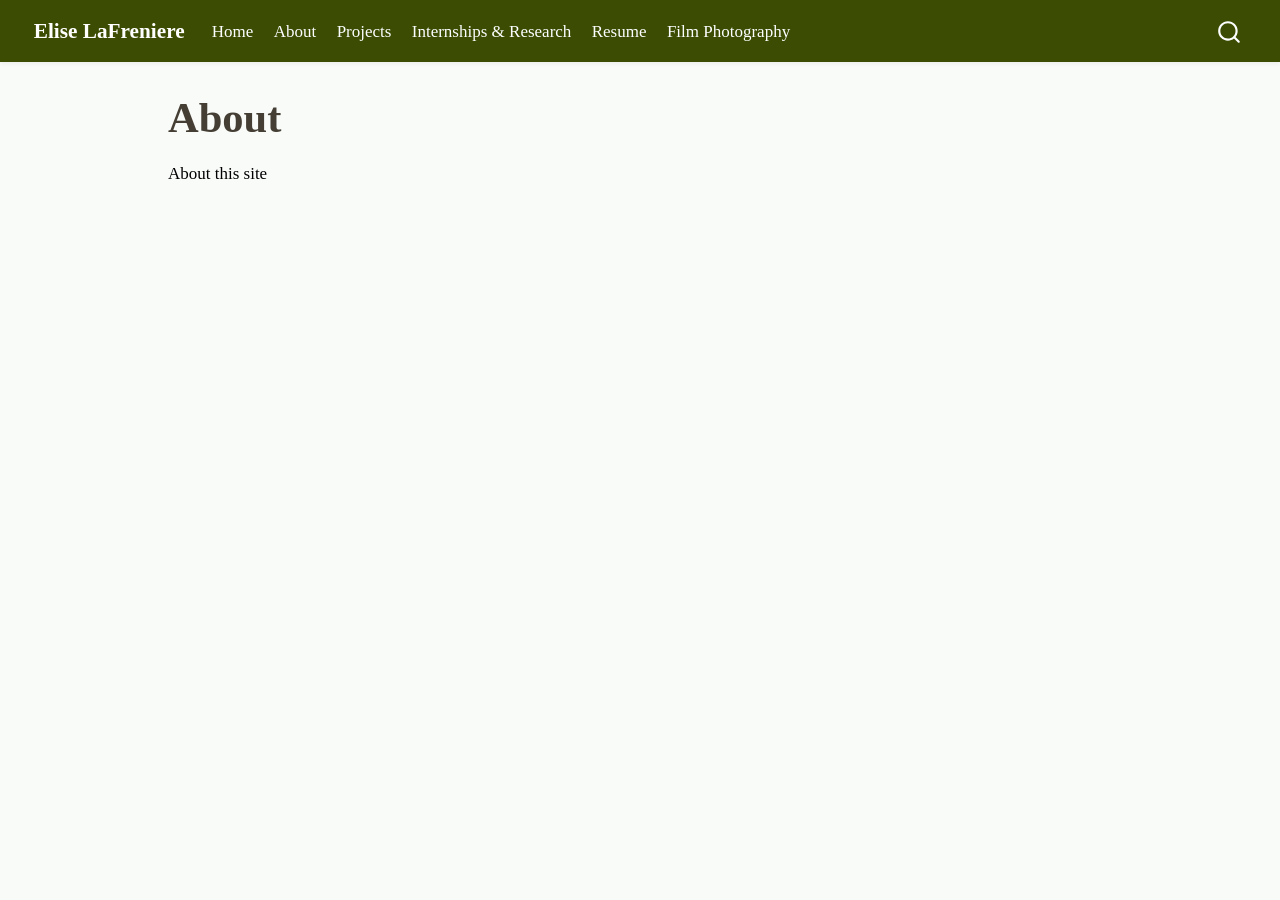
==== docs/about.html @ d521f44e "editing style.css, adding image and template to home page" ====
<!DOCTYPE html>
<html xmlns="http://www.w3.org/1999/xhtml" lang="en" xml:lang="en"><head>

<meta charset="utf-8">
<meta name="generator" content="quarto-1.8.25">

<meta name="viewport" content="width=device-width, initial-scale=1.0, user-scalable=yes">


<title>About – Elise LaFreniere</title>
<style>
code{white-space: pre-wrap;}
span.smallcaps{font-variant: small-caps;}
div.columns{display: flex; gap: min(4vw, 1.5em);}
div.column{flex: auto; overflow-x: auto;}
div.hanging-indent{margin-left: 1.5em; text-indent: -1.5em;}
ul.task-list{list-style: none;}
ul.task-list li input[type="checkbox"] {
  width: 0.8em;
  margin: 0 0.8em 0.2em -1em; /* quarto-specific, see https://github.com/quarto-dev/quarto-cli/issues/4556 */ 
  vertical-align: middle;
}
</style>


<script src="site_libs/quarto-nav/quarto-nav.js"></script>
<script src="site_libs/quarto-nav/headroom.min.js"></script>
<script src="site_libs/clipboard/clipboard.min.js"></script>
<script src="site_libs/quarto-search/autocomplete.umd.js"></script>
<script src="site_libs/quarto-search/fuse.min.js"></script>
<script src="site_libs/quarto-search/quarto-search.js"></script>
<meta name="quarto:offset" content="./">
<script src="site_libs/quarto-html/quarto.js" type="module"></script>
<script src="site_libs/quarto-html/tabsets/tabsets.js" type="module"></script>
<script src="site_libs/quarto-html/axe/axe-check.js" type="module"></script>
<script src="site_libs/quarto-html/popper.min.js"></script>
<script src="site_libs/quarto-html/tippy.umd.min.js"></script>
<script src="site_libs/quarto-html/anchor.min.js"></script>
<link href="site_libs/quarto-html/tippy.css" rel="stylesheet">
<link href="site_libs/quarto-html/quarto-syntax-highlighting-7b89279ff1a6dce999919e0e67d4d9ec.css" rel="stylesheet" id="quarto-text-highlighting-styles">
<script src="site_libs/bootstrap/bootstrap.min.js"></script>
<link href="site_libs/bootstrap/bootstrap-icons.css" rel="stylesheet">
<link href="site_libs/bootstrap/bootstrap-85806970444d36a1d4be1fd38b4e0236.min.css" rel="stylesheet" append-hash="true" id="quarto-bootstrap" data-mode="light">
<script id="quarto-search-options" type="application/json">{
  "location": "navbar",
  "copy-button": false,
  "collapse-after": 3,
  "panel-placement": "end",
  "type": "overlay",
  "limit": 50,
  "keyboard-shortcut": [
    "f",
    "/",
    "s"
  ],
  "show-item-context": false,
  "language": {
    "search-no-results-text": "No results",
    "search-matching-documents-text": "matching documents",
    "search-copy-link-title": "Copy link to search",
    "search-hide-matches-text": "Hide additional matches",
    "search-more-match-text": "more match in this document",
    "search-more-matches-text": "more matches in this document",
    "search-clear-button-title": "Clear",
    "search-text-placeholder": "",
    "search-detached-cancel-button-title": "Cancel",
    "search-submit-button-title": "Submit",
    "search-label": "Search"
  }
}</script>


</head>

<body class="nav-fixed quarto-light">

<div id="quarto-search-results"></div>
  <header id="quarto-header" class="headroom fixed-top">
    <nav class="navbar navbar-expand-lg " data-bs-theme="dark">
      <div class="navbar-container container-fluid">
      <div class="navbar-brand-container mx-auto">
    <a href="./index.html" class="navbar-brand navbar-brand-logo">
    </a>
    <a class="navbar-brand" href="./index.html">
    <span class="navbar-title">Elise LaFreniere</span>
    </a>
  </div>
            <div id="quarto-search" class="" title="Search"></div>
          <button class="navbar-toggler" type="button" data-bs-toggle="collapse" data-bs-target="#navbarCollapse" aria-controls="navbarCollapse" role="menu" aria-expanded="false" aria-label="Toggle navigation" onclick="if (window.quartoToggleHeadroom) { window.quartoToggleHeadroom(); }">
  <span class="navbar-toggler-icon"></span>
</button>
          <div class="collapse navbar-collapse" id="navbarCollapse">
            <ul class="navbar-nav navbar-nav-scroll me-auto">
  <li class="nav-item">
    <a class="nav-link" href="./index.html"> 
<span class="menu-text">Home</span></a>
  </li>  
  <li class="nav-item">
    <a class="nav-link active" href="./about.html" aria-current="page"> 
<span class="menu-text">About</span></a>
  </li>  
  <li class="nav-item">
    <a class="nav-link" href="./projects.html"> 
<span class="menu-text">Projects</span></a>
  </li>  
  <li class="nav-item">
    <a class="nav-link" href="./research.html"> 
<span class="menu-text">Internships &amp; Research</span></a>
  </li>  
  <li class="nav-item">
    <a class="nav-link" href="./resume.html"> 
<span class="menu-text">Resume</span></a>
  </li>  
  <li class="nav-item">
    <a class="nav-link" href="./photography.html"> 
<span class="menu-text">Film Photography</span></a>
  </li>  
</ul>
          </div> <!-- /navcollapse -->
            <div class="quarto-navbar-tools">
</div>
      </div> <!-- /container-fluid -->
    </nav>
</header>
<!-- content -->
<div id="quarto-content" class="quarto-container page-columns page-rows-contents page-layout-article page-navbar">
<!-- sidebar -->
<!-- margin-sidebar -->
    <div id="quarto-margin-sidebar" class="sidebar margin-sidebar zindex-bottom">
        
    </div>
<!-- main -->
<main class="content" id="quarto-document-content">

<header id="title-block-header" class="quarto-title-block default">
<div class="quarto-title">
<h1 class="title">About</h1>
</div>



<div class="quarto-title-meta">

    
  
    
  </div>
  


</header>


<p>About this site</p>



</main> <!-- /main -->
<script id="quarto-html-after-body" type="application/javascript">
  window.document.addEventListener("DOMContentLoaded", function (event) {
    const icon = "";
    const anchorJS = new window.AnchorJS();
    anchorJS.options = {
      placement: 'right',
      icon: icon
    };
    anchorJS.add('.anchored');
    const isCodeAnnotation = (el) => {
      for (const clz of el.classList) {
        if (clz.startsWith('code-annotation-')) {                     
          return true;
        }
      }
      return false;
    }
    const onCopySuccess = function(e) {
      // button target
      const button = e.trigger;
      // don't keep focus
      button.blur();
      // flash "checked"
      button.classList.add('code-copy-button-checked');
      var currentTitle = button.getAttribute("title");
      button.setAttribute("title", "Copied!");
      let tooltip;
      if (window.bootstrap) {
        button.setAttribute("data-bs-toggle", "tooltip");
        button.setAttribute("data-bs-placement", "left");
        button.setAttribute("data-bs-title", "Copied!");
        tooltip = new bootstrap.Tooltip(button, 
          { trigger: "manual", 
            customClass: "code-copy-button-tooltip",
            offset: [0, -8]});
        tooltip.show();    
      }
      setTimeout(function() {
        if (tooltip) {
          tooltip.hide();
          button.removeAttribute("data-bs-title");
          button.removeAttribute("data-bs-toggle");
          button.removeAttribute("data-bs-placement");
        }
        button.setAttribute("title", currentTitle);
        button.classList.remove('code-copy-button-checked');
      }, 1000);
      // clear code selection
      e.clearSelection();
    }
    const getTextToCopy = function(trigger) {
      const outerScaffold = trigger.parentElement.cloneNode(true);
      const codeEl = outerScaffold.querySelector('code');
      for (const childEl of codeEl.children) {
        if (isCodeAnnotation(childEl)) {
          childEl.remove();
        }
      }
      return codeEl.innerText;
    }
    const clipboard = new window.ClipboardJS('.code-copy-button:not([data-in-quarto-modal])', {
      text: getTextToCopy
    });
    clipboard.on('success', onCopySuccess);
    if (window.document.getElementById('quarto-embedded-source-code-modal')) {
      const clipboardModal = new window.ClipboardJS('.code-copy-button[data-in-quarto-modal]', {
        text: getTextToCopy,
        container: window.document.getElementById('quarto-embedded-source-code-modal')
      });
      clipboardModal.on('success', onCopySuccess);
    }
      var localhostRegex = new RegExp(/^(?:http|https):\/\/localhost\:?[0-9]*\//);
      var mailtoRegex = new RegExp(/^mailto:/);
        var filterRegex = new RegExp('/' + window.location.host + '/');
      var isInternal = (href) => {
          return filterRegex.test(href) || localhostRegex.test(href) || mailtoRegex.test(href);
      }
      // Inspect non-navigation links and adorn them if external
     var links = window.document.querySelectorAll('a[href]:not(.nav-link):not(.navbar-brand):not(.toc-action):not(.sidebar-link):not(.sidebar-item-toggle):not(.pagination-link):not(.no-external):not([aria-hidden]):not(.dropdown-item):not(.quarto-navigation-tool):not(.about-link)');
      for (var i=0; i<links.length; i++) {
        const link = links[i];
        if (!isInternal(link.href)) {
          // undo the damage that might have been done by quarto-nav.js in the case of
          // links that we want to consider external
          if (link.dataset.originalHref !== undefined) {
            link.href = link.dataset.originalHref;
          }
        }
      }
    function tippyHover(el, contentFn, onTriggerFn, onUntriggerFn) {
      const config = {
        allowHTML: true,
        maxWidth: 500,
        delay: 100,
        arrow: false,
        appendTo: function(el) {
            return el.parentElement;
        },
        interactive: true,
        interactiveBorder: 10,
        theme: 'quarto',
        placement: 'bottom-start',
      };
      if (contentFn) {
        config.content = contentFn;
      }
      if (onTriggerFn) {
        config.onTrigger = onTriggerFn;
      }
      if (onUntriggerFn) {
        config.onUntrigger = onUntriggerFn;
      }
      window.tippy(el, config); 
    }
    const noterefs = window.document.querySelectorAll('a[role="doc-noteref"]');
    for (var i=0; i<noterefs.length; i++) {
      const ref = noterefs[i];
      tippyHover(ref, function() {
        // use id or data attribute instead here
        let href = ref.getAttribute('data-footnote-href') || ref.getAttribute('href');
        try { href = new URL(href).hash; } catch {}
        const id = href.replace(/^#\/?/, "");
        const note = window.document.getElementById(id);
        if (note) {
          return note.innerHTML;
        } else {
          return "";
        }
      });
    }
    const xrefs = window.document.querySelectorAll('a.quarto-xref');
    const processXRef = (id, note) => {
      // Strip column container classes
      const stripColumnClz = (el) => {
        el.classList.remove("page-full", "page-columns");
        if (el.children) {
          for (const child of el.children) {
            stripColumnClz(child);
          }
        }
      }
      stripColumnClz(note)
      if (id === null || id.startsWith('sec-')) {
        // Special case sections, only their first couple elements
        const container = document.createElement("div");
        if (note.children && note.children.length > 2) {
          container.appendChild(note.children[0].cloneNode(true));
          for (let i = 1; i < note.children.length; i++) {
            const child = note.children[i];
            if (child.tagName === "P" && child.innerText === "") {
              continue;
            } else {
              container.appendChild(child.cloneNode(true));
              break;
            }
          }
          if (window.Quarto?.typesetMath) {
            window.Quarto.typesetMath(container);
          }
          return container.innerHTML
        } else {
          if (window.Quarto?.typesetMath) {
            window.Quarto.typesetMath(note);
          }
          return note.innerHTML;
        }
      } else {
        // Remove any anchor links if they are present
        const anchorLink = note.querySelector('a.anchorjs-link');
        if (anchorLink) {
          anchorLink.remove();
        }
        if (window.Quarto?.typesetMath) {
          window.Quarto.typesetMath(note);
        }
        if (note.classList.contains("callout")) {
          return note.outerHTML;
        } else {
          return note.innerHTML;
        }
      }
    }
    for (var i=0; i<xrefs.length; i++) {
      const xref = xrefs[i];
      tippyHover(xref, undefined, function(instance) {
        instance.disable();
        let url = xref.getAttribute('href');
        let hash = undefined; 
        if (url.startsWith('#')) {
          hash = url;
        } else {
          try { hash = new URL(url).hash; } catch {}
        }
        if (hash) {
          const id = hash.replace(/^#\/?/, "");
          const note = window.document.getElementById(id);
          if (note !== null) {
            try {
              const html = processXRef(id, note.cloneNode(true));
              instance.setContent(html);
            } finally {
              instance.enable();
              instance.show();
            }
          } else {
            // See if we can fetch this
            fetch(url.split('#')[0])
            .then(res => res.text())
            .then(html => {
              const parser = new DOMParser();
              const htmlDoc = parser.parseFromString(html, "text/html");
              const note = htmlDoc.getElementById(id);
              if (note !== null) {
                const html = processXRef(id, note);
                instance.setContent(html);
              } 
            }).finally(() => {
              instance.enable();
              instance.show();
            });
          }
        } else {
          // See if we can fetch a full url (with no hash to target)
          // This is a special case and we should probably do some content thinning / targeting
          fetch(url)
          .then(res => res.text())
          .then(html => {
            const parser = new DOMParser();
            const htmlDoc = parser.parseFromString(html, "text/html");
            const note = htmlDoc.querySelector('main.content');
            if (note !== null) {
              // This should only happen for chapter cross references
              // (since there is no id in the URL)
              // remove the first header
              if (note.children.length > 0 && note.children[0].tagName === "HEADER") {
                note.children[0].remove();
              }
              const html = processXRef(null, note);
              instance.setContent(html);
            } 
          }).finally(() => {
            instance.enable();
            instance.show();
          });
        }
      }, function(instance) {
      });
    }
        let selectedAnnoteEl;
        const selectorForAnnotation = ( cell, annotation) => {
          let cellAttr = 'data-code-cell="' + cell + '"';
          let lineAttr = 'data-code-annotation="' +  annotation + '"';
          const selector = 'span[' + cellAttr + '][' + lineAttr + ']';
          return selector;
        }
        const selectCodeLines = (annoteEl) => {
          const doc = window.document;
          const targetCell = annoteEl.getAttribute("data-target-cell");
          const targetAnnotation = annoteEl.getAttribute("data-target-annotation");
          const annoteSpan = window.document.querySelector(selectorForAnnotation(targetCell, targetAnnotation));
          const lines = annoteSpan.getAttribute("data-code-lines").split(",");
          const lineIds = lines.map((line) => {
            return targetCell + "-" + line;
          })
          let top = null;
          let height = null;
          let parent = null;
          if (lineIds.length > 0) {
              //compute the position of the single el (top and bottom and make a div)
              const el = window.document.getElementById(lineIds[0]);
              top = el.offsetTop;
              height = el.offsetHeight;
              parent = el.parentElement.parentElement;
            if (lineIds.length > 1) {
              const lastEl = window.document.getElementById(lineIds[lineIds.length - 1]);
              const bottom = lastEl.offsetTop + lastEl.offsetHeight;
              height = bottom - top;
            }
            if (top !== null && height !== null && parent !== null) {
              // cook up a div (if necessary) and position it 
              let div = window.document.getElementById("code-annotation-line-highlight");
              if (div === null) {
                div = window.document.createElement("div");
                div.setAttribute("id", "code-annotation-line-highlight");
                div.style.position = 'absolute';
                parent.appendChild(div);
              }
              div.style.top = top - 2 + "px";
              div.style.height = height + 4 + "px";
              div.style.left = 0;
              let gutterDiv = window.document.getElementById("code-annotation-line-highlight-gutter");
              if (gutterDiv === null) {
                gutterDiv = window.document.createElement("div");
                gutterDiv.setAttribute("id", "code-annotation-line-highlight-gutter");
                gutterDiv.style.position = 'absolute';
                const codeCell = window.document.getElementById(targetCell);
                const gutter = codeCell.querySelector('.code-annotation-gutter');
                gutter.appendChild(gutterDiv);
              }
              gutterDiv.style.top = top - 2 + "px";
              gutterDiv.style.height = height + 4 + "px";
            }
            selectedAnnoteEl = annoteEl;
          }
        };
        const unselectCodeLines = () => {
          const elementsIds = ["code-annotation-line-highlight", "code-annotation-line-highlight-gutter"];
          elementsIds.forEach((elId) => {
            const div = window.document.getElementById(elId);
            if (div) {
              div.remove();
            }
          });
          selectedAnnoteEl = undefined;
        };
          // Handle positioning of the toggle
      window.addEventListener(
        "resize",
        throttle(() => {
          elRect = undefined;
          if (selectedAnnoteEl) {
            selectCodeLines(selectedAnnoteEl);
          }
        }, 10)
      );
      function throttle(fn, ms) {
      let throttle = false;
      let timer;
        return (...args) => {
          if(!throttle) { // first call gets through
              fn.apply(this, args);
              throttle = true;
          } else { // all the others get throttled
              if(timer) clearTimeout(timer); // cancel #2
              timer = setTimeout(() => {
                fn.apply(this, args);
                timer = throttle = false;
              }, ms);
          }
        };
      }
        // Attach click handler to the DT
        const annoteDls = window.document.querySelectorAll('dt[data-target-cell]');
        for (const annoteDlNode of annoteDls) {
          annoteDlNode.addEventListener('click', (event) => {
            const clickedEl = event.target;
            if (clickedEl !== selectedAnnoteEl) {
              unselectCodeLines();
              const activeEl = window.document.querySelector('dt[data-target-cell].code-annotation-active');
              if (activeEl) {
                activeEl.classList.remove('code-annotation-active');
              }
              selectCodeLines(clickedEl);
              clickedEl.classList.add('code-annotation-active');
            } else {
              // Unselect the line
              unselectCodeLines();
              clickedEl.classList.remove('code-annotation-active');
            }
          });
        }
    const findCites = (el) => {
      const parentEl = el.parentElement;
      if (parentEl) {
        const cites = parentEl.dataset.cites;
        if (cites) {
          return {
            el,
            cites: cites.split(' ')
          };
        } else {
          return findCites(el.parentElement)
        }
      } else {
        return undefined;
      }
    };
    var bibliorefs = window.document.querySelectorAll('a[role="doc-biblioref"]');
    for (var i=0; i<bibliorefs.length; i++) {
      const ref = bibliorefs[i];
      const citeInfo = findCites(ref);
      if (citeInfo) {
        tippyHover(citeInfo.el, function() {
          var popup = window.document.createElement('div');
          citeInfo.cites.forEach(function(cite) {
            var citeDiv = window.document.createElement('div');
            citeDiv.classList.add('hanging-indent');
            citeDiv.classList.add('csl-entry');
            var biblioDiv = window.document.getElementById('ref-' + cite);
            if (biblioDiv) {
              citeDiv.innerHTML = biblioDiv.innerHTML;
            }
            popup.appendChild(citeDiv);
          });
          return popup.innerHTML;
        });
      }
    }
  });
  </script>
</div> <!-- /content -->




</body></html>
---- docs/site_libs/quarto-html/tippy.css ----
.tippy-box[data-animation=fade][data-state=hidden]{opacity:0}[data-tippy-root]{max-width:calc(100vw - 10px)}.tippy-box{position:relative;background-color:#333;color:#fff;border-radius:4px;font-size:14px;line-height:1.4;white-space:normal;outline:0;transition-property:transform,visibility,opacity}.tippy-box[data-placement^=top]>.tippy-arrow{bottom:0}.tippy-box[data-placement^=top]>.tippy-arrow:before{bottom:-7px;left:0;border-width:8px 8px 0;border-top-color:initial;transform-origin:center top}.tippy-box[data-placement^=bottom]>.tippy-arrow{top:0}.tippy-box[data-placement^=bottom]>.tippy-arrow:before{top:-7px;left:0;border-width:0 8px 8px;border-bottom-color:initial;transform-origin:center bottom}.tippy-box[data-placement^=left]>.tippy-arrow{right:0}.tippy-box[data-placement^=left]>.tippy-arrow:before{border-width:8px 0 8px 8px;border-left-color:initial;right:-7px;transform-origin:center left}.tippy-box[data-placement^=right]>.tippy-arrow{left:0}.tippy-box[data-placement^=right]>.tippy-arrow:before{left:-7px;border-width:8px 8px 8px 0;border-right-color:initial;transform-origin:center right}.tippy-box[data-inertia][data-state=visible]{transition-timing-function:cubic-bezier(.54,1.5,.38,1.11)}.tippy-arrow{width:16px;height:16px;color:#333}.tippy-arrow:before{content:"";position:absolute;border-color:transparent;border-style:solid}.tippy-content{position:relative;padding:5px 9px;z-index:1}
---- docs/site_libs/quarto-html/quarto-syntax-highlighting-7b89279ff1a6dce999919e0e67d4d9ec.css ----
/* quarto syntax highlight colors */
:root {
  --quarto-hl-ot-color: #003B4F;
  --quarto-hl-at-color: #657422;
  --quarto-hl-ss-color: #20794D;
  --quarto-hl-an-color: #5E5E5E;
  --quarto-hl-fu-color: #4758AB;
  --quarto-hl-st-color: #20794D;
  --quarto-hl-cf-color: #003B4F;
  --quarto-hl-op-color: #5E5E5E;
  --quarto-hl-er-color: #AD0000;
  --quarto-hl-bn-color: #AD0000;
  --quarto-hl-al-color: #AD0000;
  --quarto-hl-va-color: #111111;
  --quarto-hl-bu-color: inherit;
  --quarto-hl-ex-color: inherit;
  --quarto-hl-pp-color: #AD0000;
  --quarto-hl-in-color: #5E5E5E;
  --quarto-hl-vs-color: #20794D;
  --quarto-hl-wa-color: #5E5E5E;
  --quarto-hl-do-color: #5E5E5E;
  --quarto-hl-im-color: #00769E;
  --quarto-hl-ch-color: #20794D;
  --quarto-hl-dt-color: #AD0000;
  --quarto-hl-fl-color: #AD0000;
  --quarto-hl-co-color: #5E5E5E;
  --quarto-hl-cv-color: #5E5E5E;
  --quarto-hl-cn-color: #8f5902;
  --quarto-hl-sc-color: #5E5E5E;
  --quarto-hl-dv-color: #AD0000;
  --quarto-hl-kw-color: #003B4F;
}

/* other quarto variables */
:root {
  --quarto-font-monospace: SFMono-Regular, Menlo, Monaco, Consolas, "Liberation Mono", "Courier New", monospace;
}

/* syntax highlight based on Pandoc's rules */
pre > code.sourceCode > span {
  color: #003B4F;
}

code.sourceCode > span {
  color: #003B4F;
}

div.sourceCode,
div.sourceCode pre.sourceCode {
  color: #003B4F;
}

/* Normal */
code span {
  color: #003B4F;
}

/* Alert */
code span.al {
  color: #AD0000;
  font-style: inherit;
}

/* Annotation */
code span.an {
  color: #5E5E5E;
  font-style: inherit;
}

/* Attribute */
code span.at {
  color: #657422;
  font-style: inherit;
}

/* BaseN */
code span.bn {
  color: #AD0000;
  font-style: inherit;
}

/* BuiltIn */
code span.bu {
  font-style: inherit;
}

/* ControlFlow */
code span.cf {
  color: #003B4F;
  font-weight: bold;
  font-style: inherit;
}

/* Char */
code span.ch {
  color: #20794D;
  font-style: inherit;
}

/* Constant */
code span.cn {
  color: #8f5902;
  font-style: inherit;
}

/* Comment */
code span.co {
  color: #5E5E5E;
  font-style: inherit;
}

/* CommentVar */
code span.cv {
  color: #5E5E5E;
  font-style: italic;
}

/* Documentation */
code span.do {
  color: #5E5E5E;
  font-style: italic;
}

/* DataType */
code span.dt {
  color: #AD0000;
  font-style: inherit;
}

/* DecVal */
code span.dv {
  color: #AD0000;
  font-style: inherit;
}

/* Error */
code span.er {
  color: #AD0000;
  font-style: inherit;
}

/* Extension */
code span.ex {
  font-style: inherit;
}

/* Float */
code span.fl {
  color: #AD0000;
  font-style: inherit;
}

/* Function */
code span.fu {
  color: #4758AB;
  font-style: inherit;
}

/* Import */
code span.im {
  color: #00769E;
  font-style: inherit;
}

/* Information */
code span.in {
  color: #5E5E5E;
  font-style: inherit;
}

/* Keyword */
code span.kw {
  color: #003B4F;
  font-weight: bold;
  font-style: inherit;
}

/* Operator */
code span.op {
  color: #5E5E5E;
  font-style: inherit;
}

/* Other */
code span.ot {
  color: #003B4F;
  font-style: inherit;
}

/* Preprocessor */
code span.pp {
  color: #AD0000;
  font-style: inherit;
}

/* SpecialChar */
code span.sc {
  color: #5E5E5E;
  font-style: inherit;
}

/* SpecialString */
code span.ss {
  color: #20794D;
  font-style: inherit;
}

/* String */
code span.st {
  color: #20794D;
  font-style: inherit;
}

/* Variable */
code span.va {
  color: #111111;
  font-style: inherit;
}

/* VerbatimString */
code span.vs {
  color: #20794D;
  font-style: inherit;
}

/* Warning */
code span.wa {
  color: #5E5E5E;
  font-style: italic;
}

.prevent-inlining {
  content: "</";
}

/*# sourceMappingURL=3944bc705cfaf4c80e56f77c5205168a.css.map */
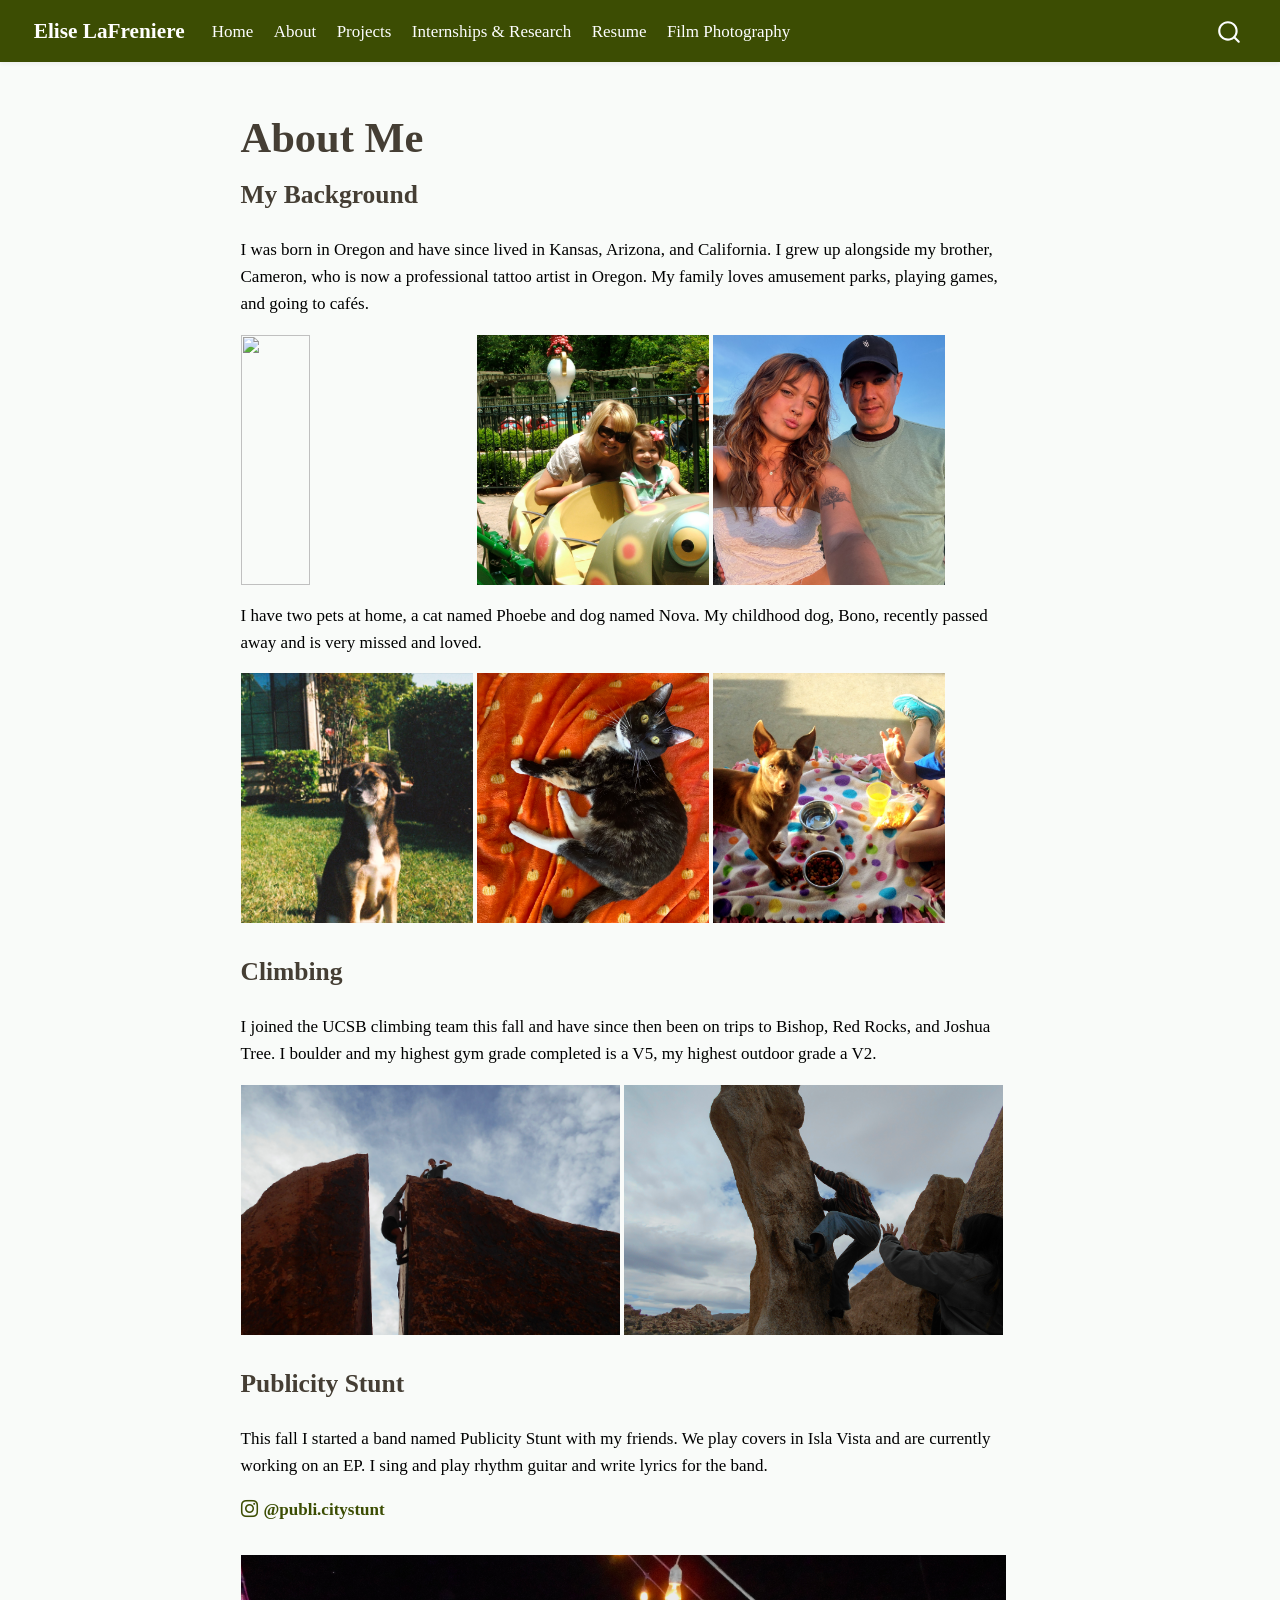
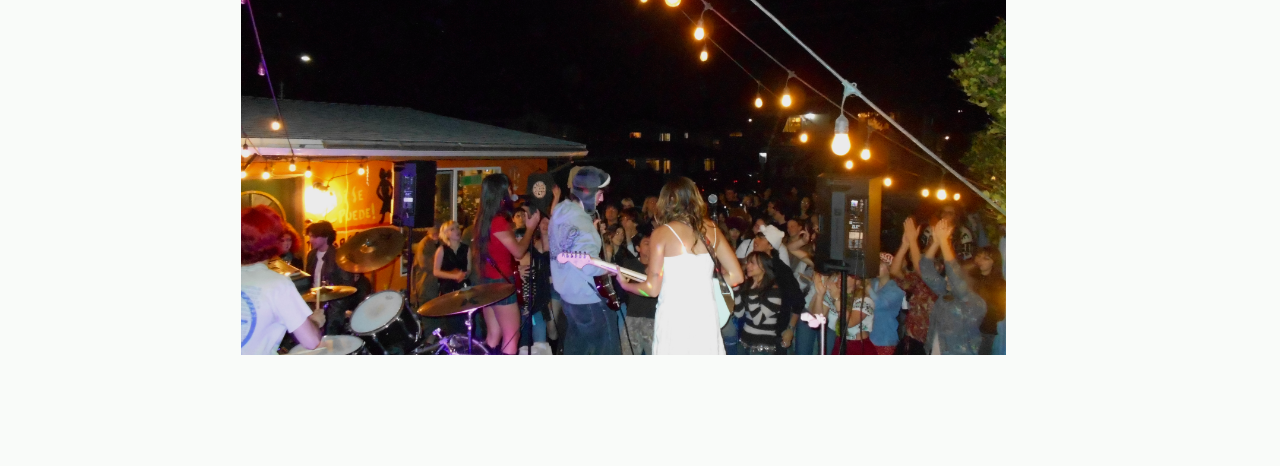
==== commit 30c21c26: "created by about me page" ====
--- a/docs/about.html
+++ b/docs/about.html
@@ -7,7 +7,7 @@
 <meta name="viewport" content="width=device-width, initial-scale=1.0, user-scalable=yes">
 
 
-<title>About – Elise LaFreniere</title>
+<title>About Me – Elise LaFreniere</title>
 <style>
 code{white-space: pre-wrap;}
 span.smallcaps{font-variant: small-caps;}
@@ -35,12 +35,11 @@
 <script src="site_libs/quarto-html/axe/axe-check.js" type="module"></script>
 <script src="site_libs/quarto-html/popper.min.js"></script>
 <script src="site_libs/quarto-html/tippy.umd.min.js"></script>
-<script src="site_libs/quarto-html/anchor.min.js"></script>
 <link href="site_libs/quarto-html/tippy.css" rel="stylesheet">
 <link href="site_libs/quarto-html/quarto-syntax-highlighting-7b89279ff1a6dce999919e0e67d4d9ec.css" rel="stylesheet" id="quarto-text-highlighting-styles">
 <script src="site_libs/bootstrap/bootstrap.min.js"></script>
 <link href="site_libs/bootstrap/bootstrap-icons.css" rel="stylesheet">
-<link href="site_libs/bootstrap/bootstrap-85806970444d36a1d4be1fd38b4e0236.min.css" rel="stylesheet" append-hash="true" id="quarto-bootstrap" data-mode="light">
+<link href="site_libs/bootstrap/bootstrap-2704bfb846091d759098c09f4b4c1170.min.css" rel="stylesheet" append-hash="true" id="quarto-bootstrap" data-mode="light">
 <script id="quarto-search-options" type="application/json">{
   "location": "navbar",
   "copy-button": false,
@@ -72,7 +71,7 @@
 
 </head>
 
-<body class="nav-fixed quarto-light">
+<body class="nav-fixed fullcontent quarto-light">
 
 <div id="quarto-search-results"></div>
   <header id="quarto-header" class="headroom fixed-top">
@@ -126,45 +125,46 @@
 <div id="quarto-content" class="quarto-container page-columns page-rows-contents page-layout-article page-navbar">
 <!-- sidebar -->
 <!-- margin-sidebar -->
-    <div id="quarto-margin-sidebar" class="sidebar margin-sidebar zindex-bottom">
-        
+    
+<!-- main -->
+<div class="quarto-about-solana column-body">
+  <div class="about-entity">
+    <div class="entity-contents">
+      <header id="title-block-header" class="quarto-title-block default">
+<div class="quarto-title">
+<h1 class="title">About Me</h1>
+</div>
+<div class="quarto-title-meta">
+  </div>
+</header> 
+      <div class="about-contents"><main class="content" id="quarto-document-content">
+<section id="my-background" class="level2">
+<h2 data-anchor-id="my-background">My Background</h2>
+<p>I was born in Oregon and have since lived in Kansas, Arizona, and California. I grew up alongside my brother, Cameron, who is now a professional tattoo artist in Oregon. My family loves amusement parks, playing games, and going to cafés.</p>
+<p><img src="cam.JPG" style="width: 30%; height: 250px; object-fit: cover;"> <img src="mom.JPEG" style="width: 30%; height: 250px; object-fit: cover;"> <img src="dad.jpg" style="width: 30%; height: 250px; object-fit: cover;"></p>
+<p>I have two pets at home, a cat named Phoebe and dog named Nova. My childhood dog, Bono, recently passed away and is very missed and loved.</p>
+<p><img src="nova.jpg" style="width: 30%; height: 250px; object-fit: cover;"> <img src="phoebe.jpg" style="width: 30%; height: 250px; object-fit: cover;"> <img src="bono.JPG" style="width: 30%; height: 250px; object-fit: cover;"></p>
+</section>
+<section id="climbing" class="level2">
+<h2 data-anchor-id="climbing">Climbing</h2>
+<p>I joined the UCSB climbing team this fall and have since then been on trips to Bishop, Red Rocks, and Joshua Tree. I boulder and my highest gym grade completed is a V5, my highest outdoor grade a V2.</p>
+<p><img src="red_rocks.jpg" style="width: 49%; height: 250px; object-fit: cover;"> <img src="climbing.jpg" style="width: 49%; height: 250px; object-fit: cover;"></p>
+</section>
+<section id="publicity-stunt" class="level2">
+<h2 data-anchor-id="publicity-stunt">Publicity Stunt</h2>
+<p>This fall I started a band named Publicity Stunt with my friends. We play covers in Isla Vista and are currently working on an EP. I sing and play rhythm guitar and write lyrics for the band.</p>
+<p><a href="https://instagram.com/publi.citystunt" target="_blank" style="text-decoration: none; color: #3C4D03; font-weight: bold; display: inline-flex; align-items: center; gap: 6px; margin-bottom: 15px;"> <i class="bi bi-instagram"></i> <span class="citation" data-cites="publi.citystunt">@publi.citystunt</span> </a></p>
+<p><img src="band.jpg" style="width: 99%; height: 400px; object-fit: cover;"></p>
+
+
+</section>
+</main></div>
     </div>
-<!-- main -->
-<main class="content" id="quarto-document-content">
-
-<header id="title-block-header" class="quarto-title-block default">
-<div class="quarto-title">
-<h1 class="title">About</h1>
+  </div>
 </div>
-
-
-
-<div class="quarto-title-meta">
-
-    
-  
-    
-  </div>
-  
-
-
-</header>
-
-
-<p>About this site</p>
-
-
-
-</main> <!-- /main -->
+ <!-- /main -->
 <script id="quarto-html-after-body" type="application/javascript">
   window.document.addEventListener("DOMContentLoaded", function (event) {
-    const icon = "";
-    const anchorJS = new window.AnchorJS();
-    anchorJS.options = {
-      placement: 'right',
-      icon: icon
-    };
-    anchorJS.add('.anchored');
     const isCodeAnnotation = (el) => {
       for (const clz of el.classList) {
         if (clz.startsWith('code-annotation-')) {                     
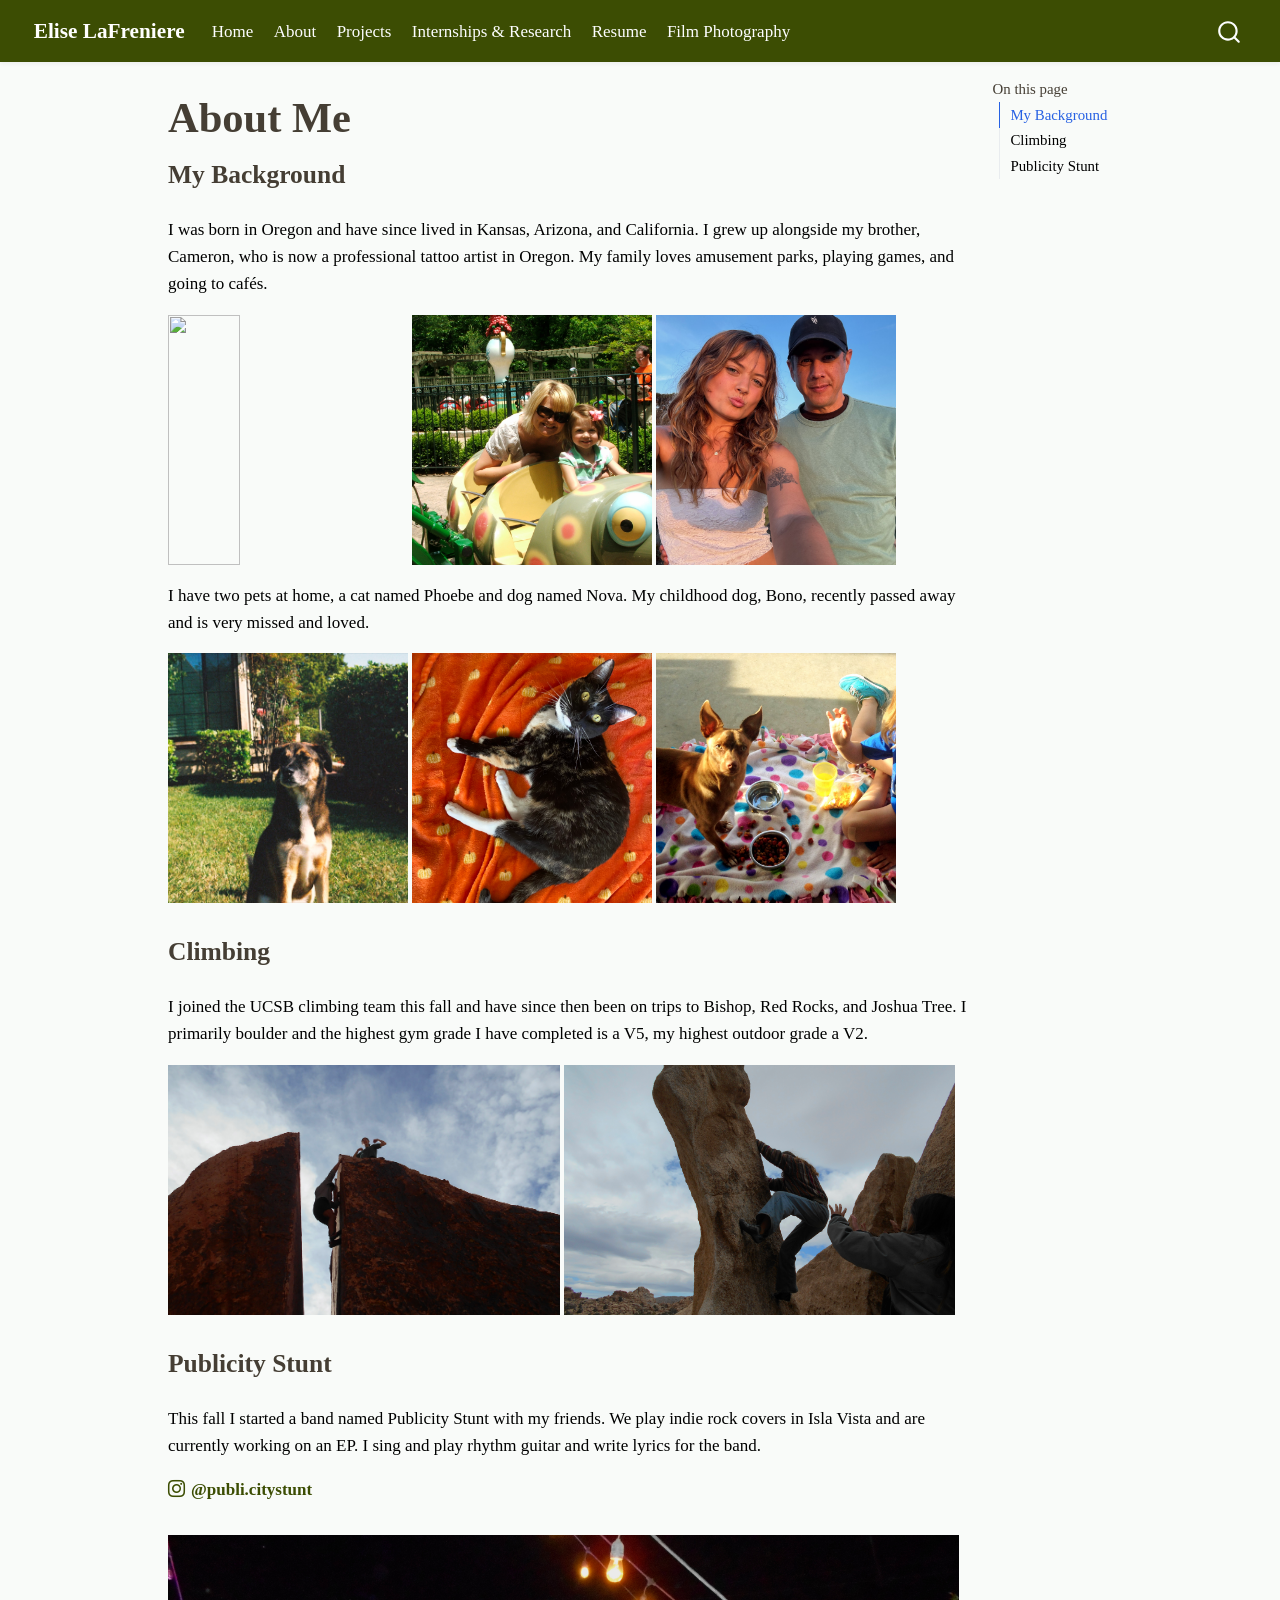
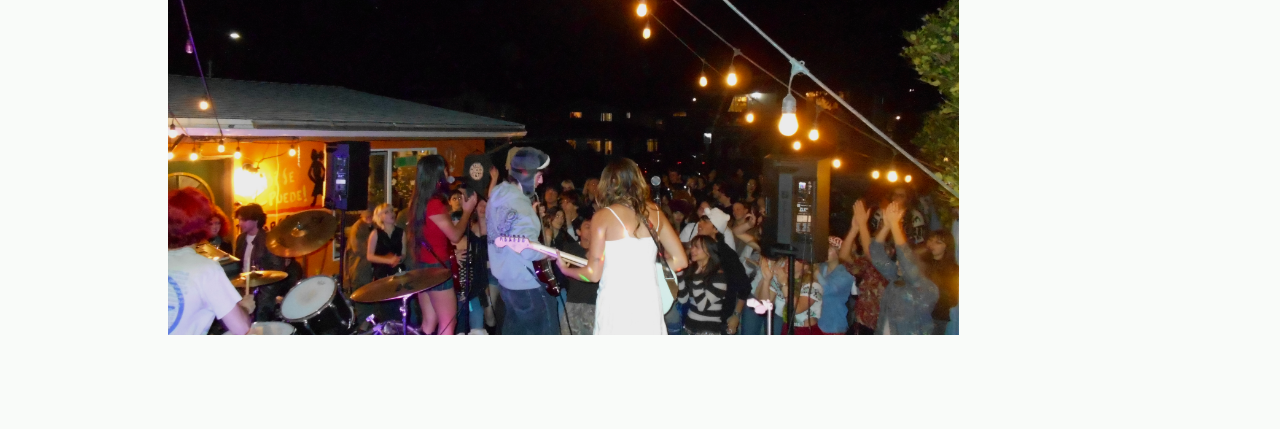
==== commit 98611aca: "creating internship and research page" ====
--- a/docs/about.html
+++ b/docs/about.html
@@ -35,6 +35,7 @@
 <script src="site_libs/quarto-html/axe/axe-check.js" type="module"></script>
 <script src="site_libs/quarto-html/popper.min.js"></script>
 <script src="site_libs/quarto-html/tippy.umd.min.js"></script>
+<script src="site_libs/quarto-html/anchor.min.js"></script>
 <link href="site_libs/quarto-html/tippy.css" rel="stylesheet">
 <link href="site_libs/quarto-html/quarto-syntax-highlighting-7b89279ff1a6dce999919e0e67d4d9ec.css" rel="stylesheet" id="quarto-text-highlighting-styles">
 <script src="site_libs/bootstrap/bootstrap.min.js"></script>
@@ -71,7 +72,7 @@
 
 </head>
 
-<body class="nav-fixed fullcontent quarto-light">
+<body class="nav-fixed quarto-light">
 
 <div id="quarto-search-results"></div>
   <header id="quarto-header" class="headroom fixed-top">
@@ -125,46 +126,70 @@
 <div id="quarto-content" class="quarto-container page-columns page-rows-contents page-layout-article page-navbar">
 <!-- sidebar -->
 <!-- margin-sidebar -->
-    
+    <div id="quarto-margin-sidebar" class="sidebar margin-sidebar">
+        <nav id="TOC" role="doc-toc" class="toc-active">
+    <h2 id="toc-title">On this page</h2>
+   
+  <ul>
+  <li><a href="#my-background" id="toc-my-background" class="nav-link active" data-scroll-target="#my-background">My Background</a></li>
+  <li><a href="#climbing" id="toc-climbing" class="nav-link" data-scroll-target="#climbing">Climbing</a></li>
+  <li><a href="#publicity-stunt" id="toc-publicity-stunt" class="nav-link" data-scroll-target="#publicity-stunt">Publicity Stunt</a></li>
+  </ul>
+</nav>
+    </div>
 <!-- main -->
-<div class="quarto-about-solana column-body">
-  <div class="about-entity">
-    <div class="entity-contents">
-      <header id="title-block-header" class="quarto-title-block default">
+<main class="content" id="quarto-document-content">
+
+<header id="title-block-header" class="quarto-title-block default">
 <div class="quarto-title">
 <h1 class="title">About Me</h1>
 </div>
+
+
+
 <div class="quarto-title-meta">
+
+    
+  
+    
   </div>
-</header> 
-      <div class="about-contents"><main class="content" id="quarto-document-content">
+  
+
+
+</header>
+
+
 <section id="my-background" class="level2">
-<h2 data-anchor-id="my-background">My Background</h2>
+<h2 class="anchored" data-anchor-id="my-background">My Background</h2>
 <p>I was born in Oregon and have since lived in Kansas, Arizona, and California. I grew up alongside my brother, Cameron, who is now a professional tattoo artist in Oregon. My family loves amusement parks, playing games, and going to cafés.</p>
 <p><img src="cam.JPG" style="width: 30%; height: 250px; object-fit: cover;"> <img src="mom.JPEG" style="width: 30%; height: 250px; object-fit: cover;"> <img src="dad.jpg" style="width: 30%; height: 250px; object-fit: cover;"></p>
 <p>I have two pets at home, a cat named Phoebe and dog named Nova. My childhood dog, Bono, recently passed away and is very missed and loved.</p>
 <p><img src="nova.jpg" style="width: 30%; height: 250px; object-fit: cover;"> <img src="phoebe.jpg" style="width: 30%; height: 250px; object-fit: cover;"> <img src="bono.JPG" style="width: 30%; height: 250px; object-fit: cover;"></p>
 </section>
 <section id="climbing" class="level2">
-<h2 data-anchor-id="climbing">Climbing</h2>
-<p>I joined the UCSB climbing team this fall and have since then been on trips to Bishop, Red Rocks, and Joshua Tree. I boulder and my highest gym grade completed is a V5, my highest outdoor grade a V2.</p>
+<h2 class="anchored" data-anchor-id="climbing">Climbing</h2>
+<p>I joined the UCSB climbing team this fall and have since then been on trips to Bishop, Red Rocks, and Joshua Tree. I primarily boulder and the highest gym grade I have completed is a V5, my highest outdoor grade a V2.</p>
 <p><img src="red_rocks.jpg" style="width: 49%; height: 250px; object-fit: cover;"> <img src="climbing.jpg" style="width: 49%; height: 250px; object-fit: cover;"></p>
 </section>
 <section id="publicity-stunt" class="level2">
-<h2 data-anchor-id="publicity-stunt">Publicity Stunt</h2>
-<p>This fall I started a band named Publicity Stunt with my friends. We play covers in Isla Vista and are currently working on an EP. I sing and play rhythm guitar and write lyrics for the band.</p>
+<h2 class="anchored" data-anchor-id="publicity-stunt">Publicity Stunt</h2>
+<p>This fall I started a band named Publicity Stunt with my friends. We play indie rock covers in Isla Vista and are currently working on an EP. I sing and play rhythm guitar and write lyrics for the band.</p>
 <p><a href="https://instagram.com/publi.citystunt" target="_blank" style="text-decoration: none; color: #3C4D03; font-weight: bold; display: inline-flex; align-items: center; gap: 6px; margin-bottom: 15px;"> <i class="bi bi-instagram"></i> <span class="citation" data-cites="publi.citystunt">@publi.citystunt</span> </a></p>
 <p><img src="band.jpg" style="width: 99%; height: 400px; object-fit: cover;"></p>
 
 
 </section>
-</main></div>
-    </div>
-  </div>
-</div>
- <!-- /main -->
+
+</main> <!-- /main -->
 <script id="quarto-html-after-body" type="application/javascript">
   window.document.addEventListener("DOMContentLoaded", function (event) {
+    const icon = "";
+    const anchorJS = new window.AnchorJS();
+    anchorJS.options = {
+      placement: 'right',
+      icon: icon
+    };
+    anchorJS.add('.anchored');
     const isCodeAnnotation = (el) => {
       for (const clz of el.classList) {
         if (clz.startsWith('code-annotation-')) {                     
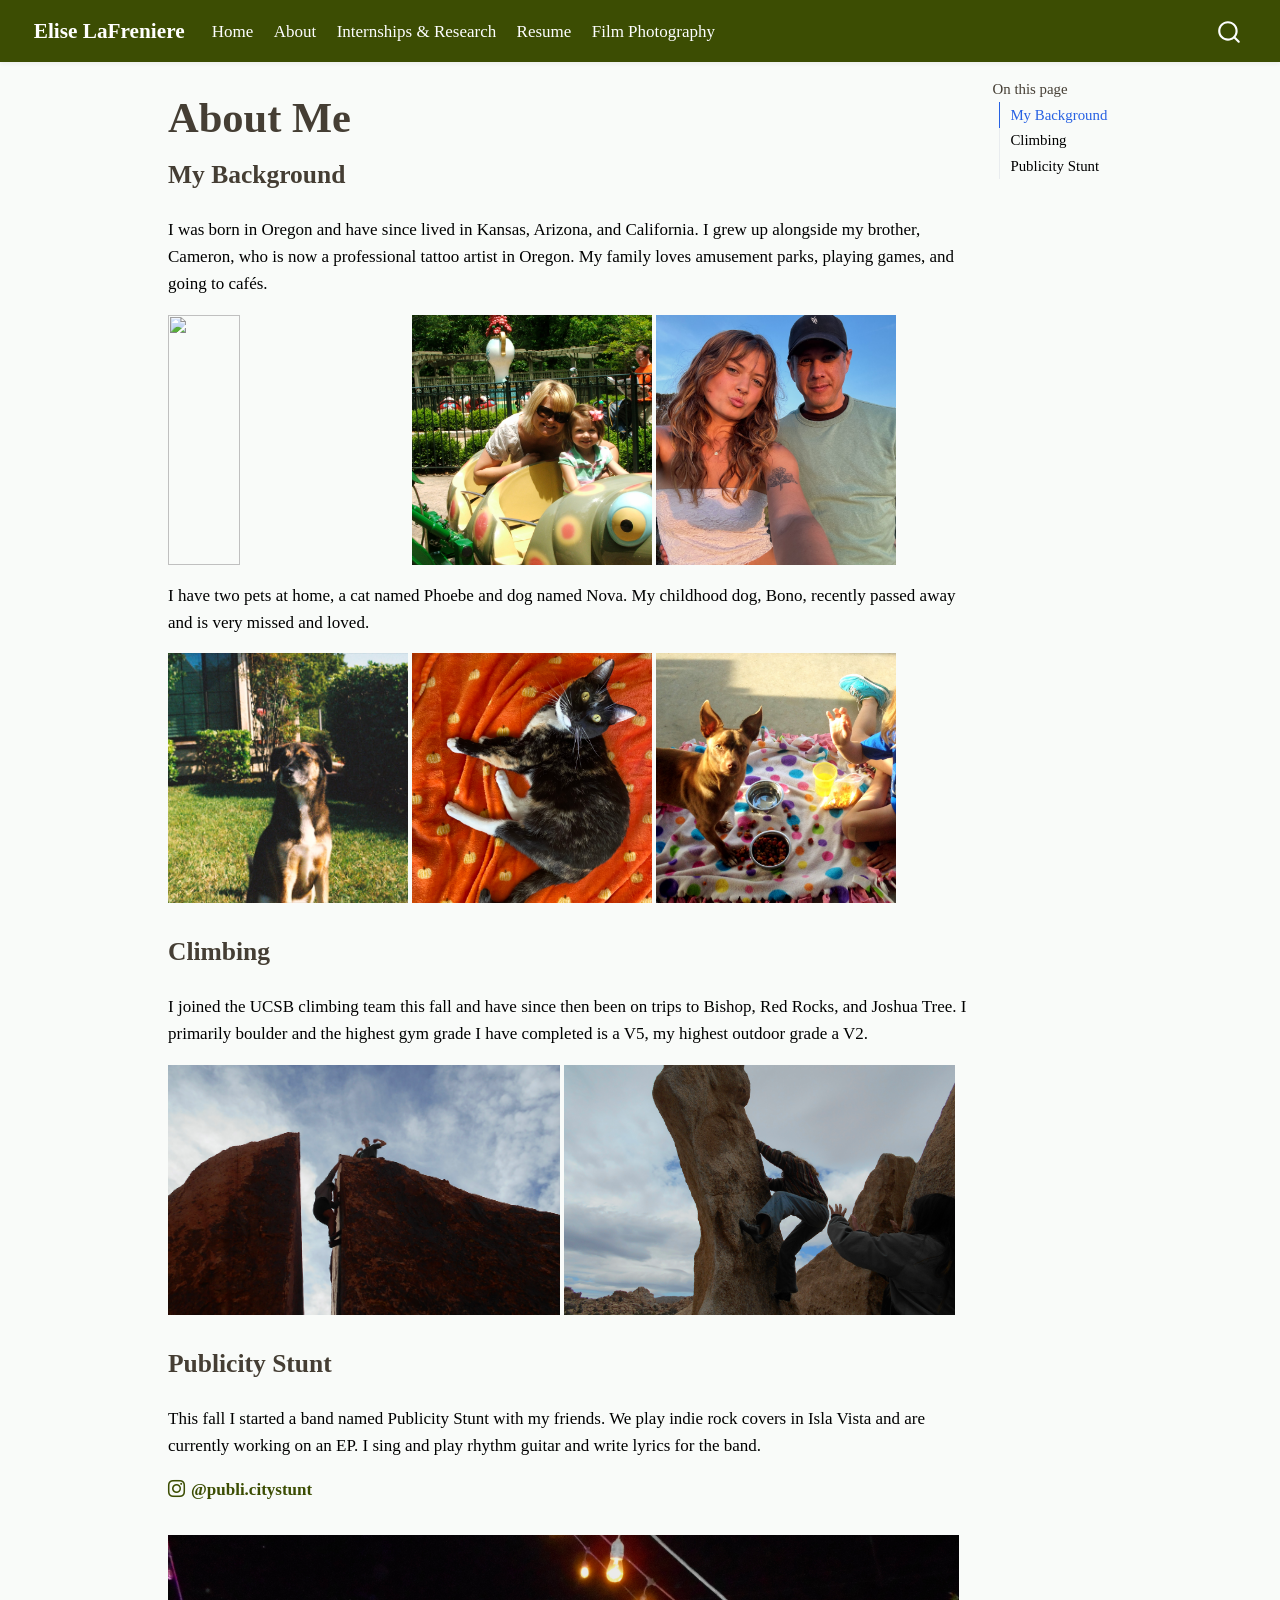
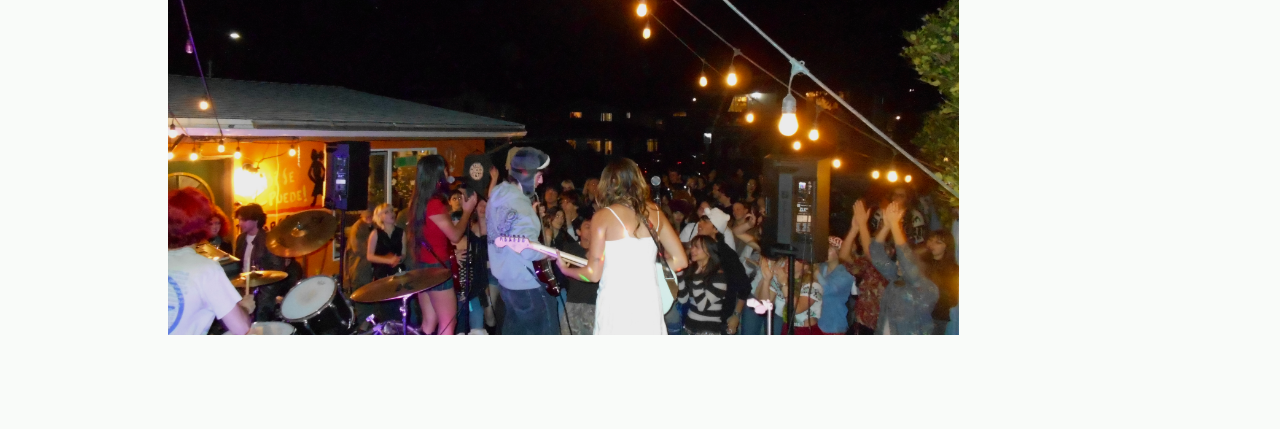
==== commit 06a324ac: "testing interactive map" ====
--- a/docs/about.html
+++ b/docs/about.html
@@ -100,15 +100,11 @@
 <span class="menu-text">About</span></a>
   </li>  
   <li class="nav-item">
-    <a class="nav-link" href="./projects.html"> 
-<span class="menu-text">Projects</span></a>
-  </li>  
-  <li class="nav-item">
     <a class="nav-link" href="./research.html"> 
 <span class="menu-text">Internships &amp; Research</span></a>
   </li>  
   <li class="nav-item">
-    <a class="nav-link" href="./resume.html"> 
+    <a class="nav-link" href="./resume.pdf"> 
 <span class="menu-text">Resume</span></a>
   </li>  
   <li class="nav-item">
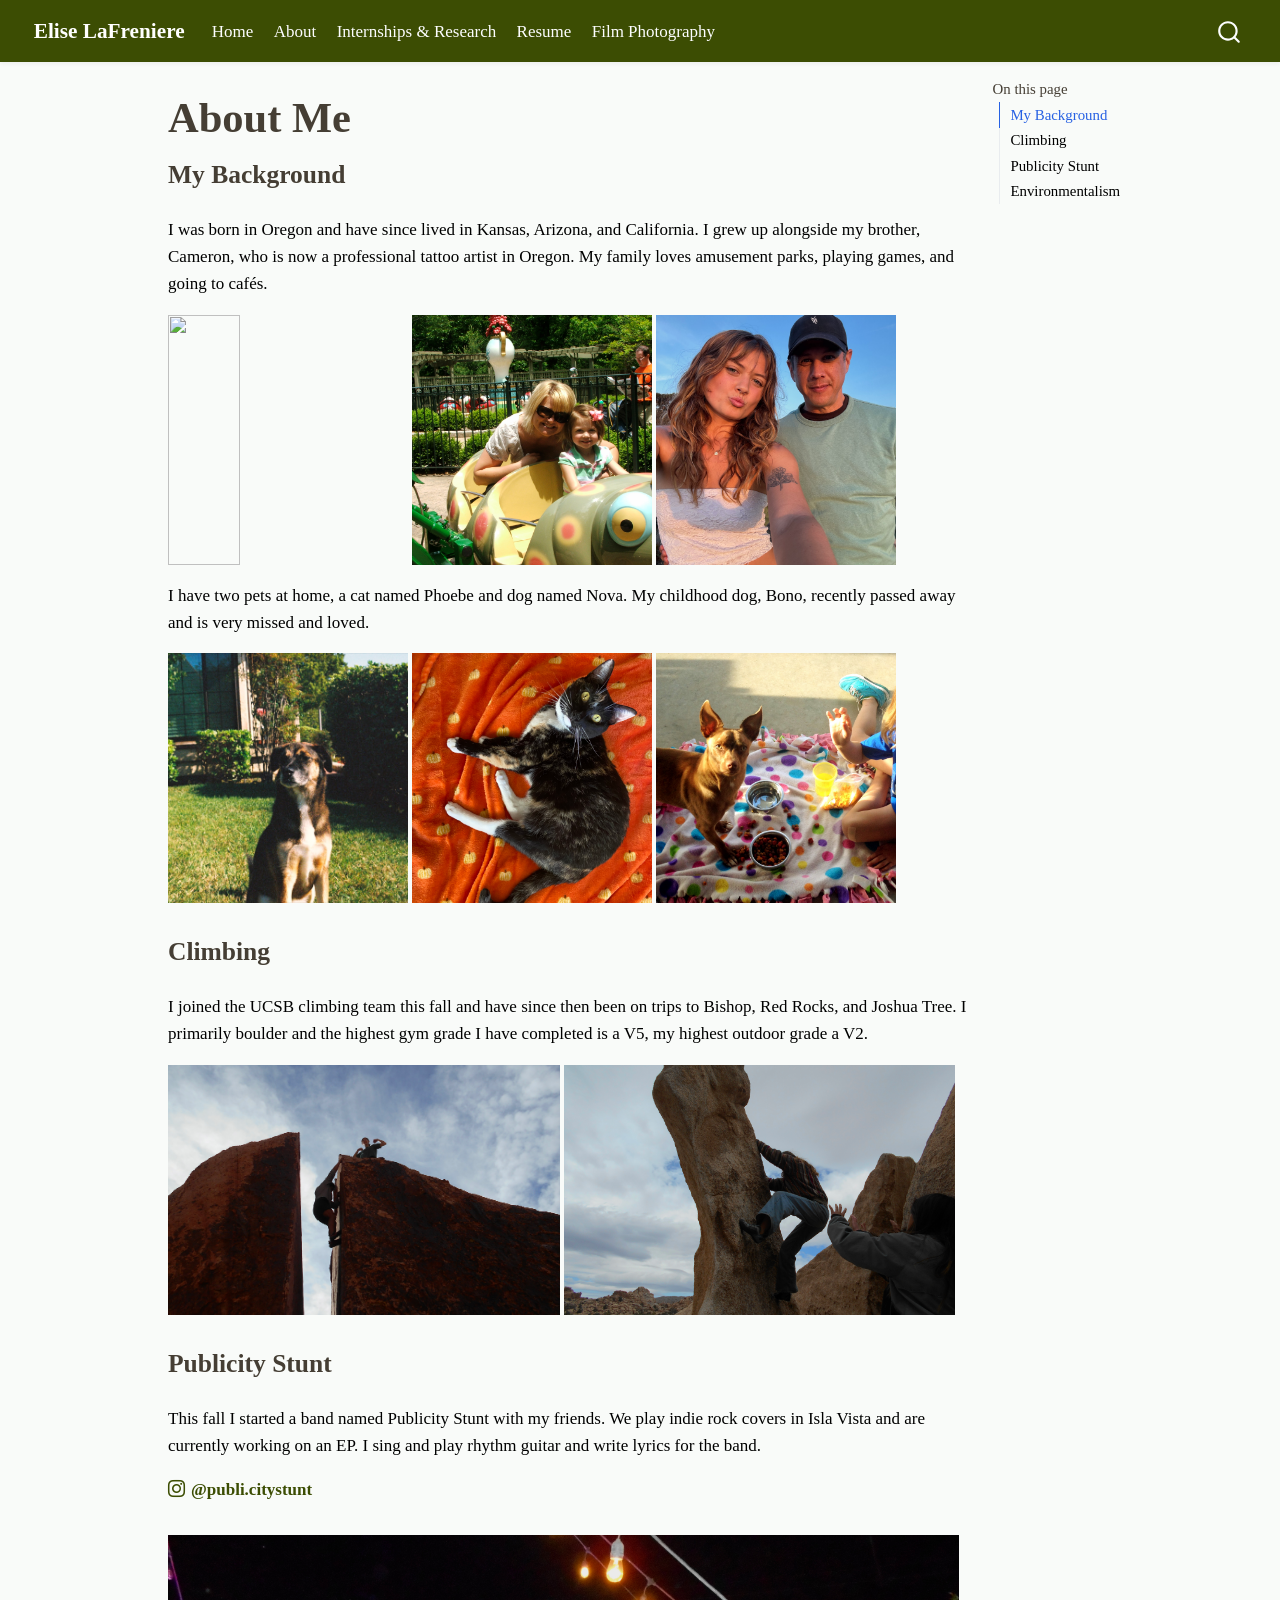
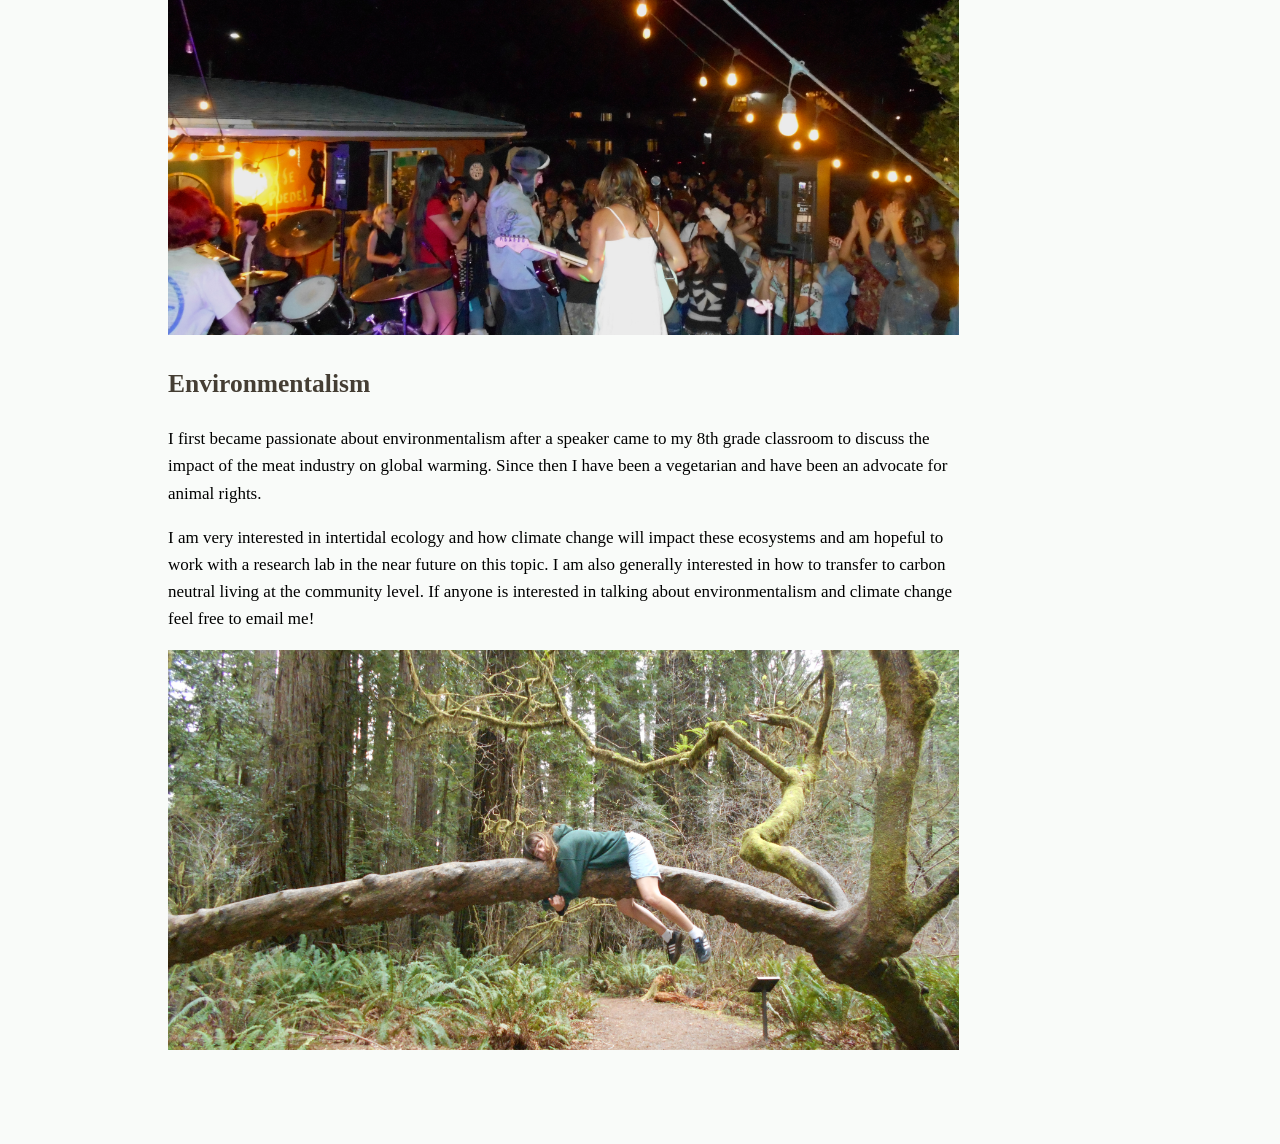
==== commit ee450011: "adding email to home page" ====
--- a/docs/about.html
+++ b/docs/about.html
@@ -130,6 +130,7 @@
   <li><a href="#my-background" id="toc-my-background" class="nav-link active" data-scroll-target="#my-background">My Background</a></li>
   <li><a href="#climbing" id="toc-climbing" class="nav-link" data-scroll-target="#climbing">Climbing</a></li>
   <li><a href="#publicity-stunt" id="toc-publicity-stunt" class="nav-link" data-scroll-target="#publicity-stunt">Publicity Stunt</a></li>
+  <li><a href="#environmentalism" id="toc-environmentalism" class="nav-link" data-scroll-target="#environmentalism">Environmentalism</a></li>
   </ul>
 </nav>
     </div>
@@ -172,6 +173,12 @@
 <p>This fall I started a band named Publicity Stunt with my friends. We play indie rock covers in Isla Vista and are currently working on an EP. I sing and play rhythm guitar and write lyrics for the band.</p>
 <p><a href="https://instagram.com/publi.citystunt" target="_blank" style="text-decoration: none; color: #3C4D03; font-weight: bold; display: inline-flex; align-items: center; gap: 6px; margin-bottom: 15px;"> <i class="bi bi-instagram"></i> <span class="citation" data-cites="publi.citystunt">@publi.citystunt</span> </a></p>
 <p><img src="band.jpg" style="width: 99%; height: 400px; object-fit: cover;"></p>
+</section>
+<section id="environmentalism" class="level2">
+<h2 class="anchored" data-anchor-id="environmentalism">Environmentalism</h2>
+<p>I first became passionate about environmentalism after a speaker came to my 8th grade classroom to discuss the impact of the meat industry on global warming. Since then I have been a vegetarian and have been an advocate for animal rights.</p>
+<p>I am very interested in intertidal ecology and how climate change will impact these ecosystems and am hopeful to work with a research lab in the near future on this topic. I am also generally interested in how to transfer to carbon neutral living at the community level. If anyone is interested in talking about environmentalism and climate change feel free to email me!</p>
+<p><img src="tree_hugger.JPG" style="width: 99%; height: 400px; object-fit: cover;"></p>
 
 
 </section>
